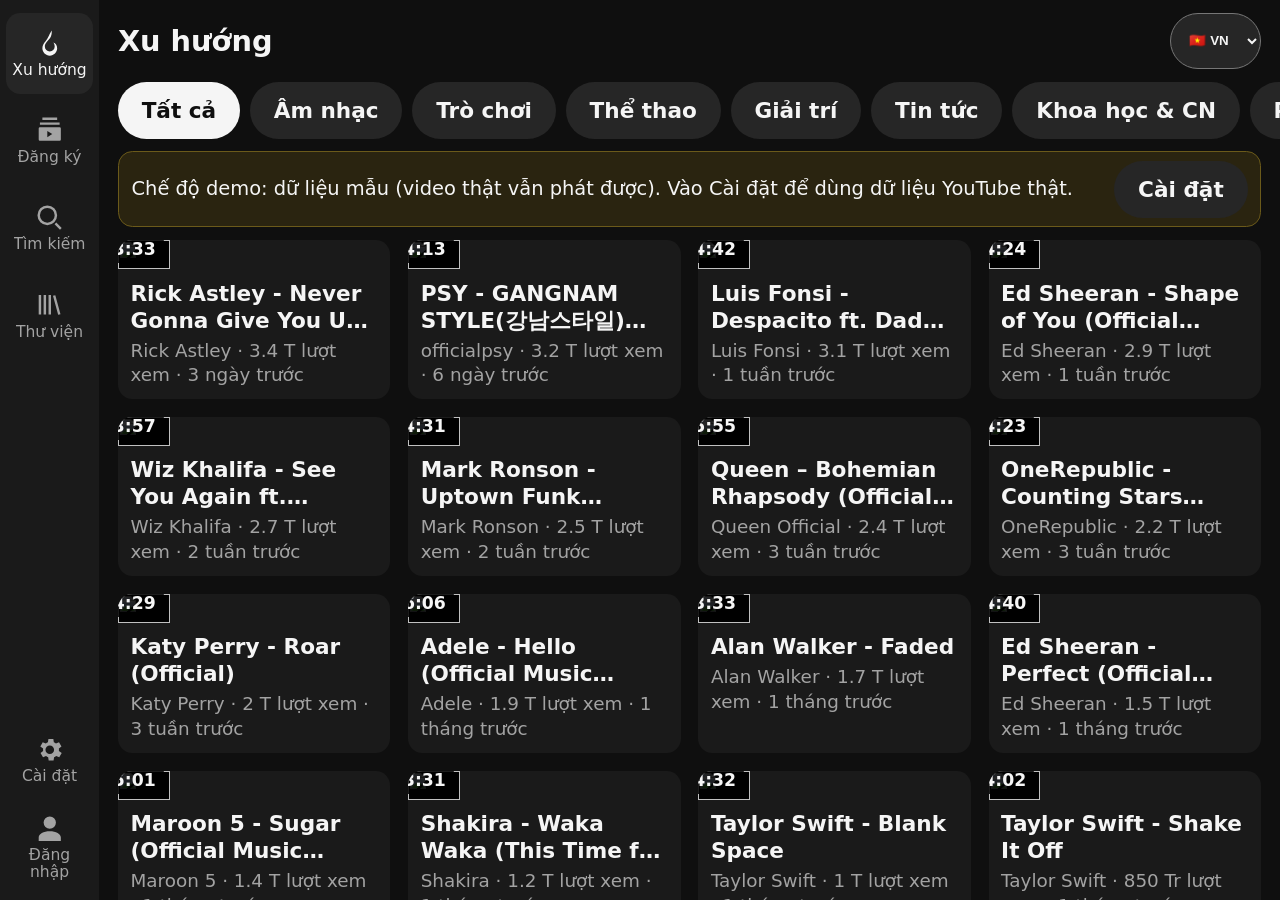
==== index.html @ 44b63a03 "Cover the embed's own UI while paused, ended or not started Adds an app-drawn cover over the YouTube" ====
<!DOCTYPE html>
<html lang="vi">
<head>
  <meta charset="UTF-8">
  <meta name="viewport" content="width=device-width, initial-scale=1, viewport-fit=cover, user-scalable=no">
  <meta name="theme-color" content="#0f0f0f">
  <meta name="mobile-web-app-capable" content="yes">
  <meta name="apple-mobile-web-app-capable" content="yes">
  <meta name="apple-mobile-web-app-status-bar-style" content="black-translucent">
  <title>CarTube – YouTube cho màn hình ô tô</title>
  <link rel="icon" href="assets/icon.svg" type="image/svg+xml">
  <link rel="manifest" href="manifest.webmanifest">
  <link rel="stylesheet" href="css/style.css">
</head>
<body>
<div id="app" data-view="home">

  <!-- ===== Thanh điều hướng (rail) ===== -->
  <nav id="rail" aria-label="Điều hướng chính">
    <button class="rail-btn" data-nav="home" aria-label="Thịnh hành">
      <svg viewBox="0 0 24 24"><path d="M13.5 2s.7 3.4-1.4 6.3C10.3 10.8 8 12.3 8 15a4 4 0 0 0 8 0c0-1.3-.5-2.3-1.1-3.2 1.8.5 3.1 2.3 3.1 4.7 0 3.3-2.7 6-6 6s-6-2.7-6-6c0-2.4 1.1-4.3 2.6-5.8C10.3 8.9 11 6.3 13.5 2z"/></svg>
      <span>Xu hướng</span>
    </button>
    <button class="rail-btn" data-nav="subs" aria-label="Kênh đăng ký">
      <svg viewBox="0 0 24 24"><path d="M4 6h16v2H4zm2-4h12v2H6zm-2 8h16a1 1 0 0 1 1 1v9a1 1 0 0 1-1 1H4a1 1 0 0 1-1-1v-9a1 1 0 0 1 1-1zm6 3v5l4-2.5z"/></svg>
      <span>Đăng ký</span>
    </button>
    <button class="rail-btn" data-nav="search" aria-label="Tìm kiếm">
      <svg viewBox="0 0 24 24"><path d="M10 2a8 8 0 1 1 0 16 8 8 0 0 1 0-16zm0 2a6 6 0 1 0 0 12 6 6 0 0 0 0-12zm7.3 11.9 4.4 4.4-1.4 1.4-4.4-4.4z"/></svg>
      <span>Tìm kiếm</span>
    </button>
    <button class="rail-btn" data-nav="library" aria-label="Thư viện">
      <svg viewBox="0 0 24 24"><path d="M3 4h2v16H3zm4 0h2v16H7zm4 0h2v16h-2zm3.6.7 1.9-.5 4.2 15.5-1.9.5z"/></svg>
      <span>Thư viện</span>
    </button>
    <div class="rail-spacer"></div>
    <button class="rail-btn" data-nav="settings" aria-label="Cài đặt">
      <svg viewBox="0 0 24 24"><path d="M19.4 13a7.7 7.7 0 0 0 0-2l2.1-1.6-2-3.5-2.5 1a7.6 7.6 0 0 0-1.7-1l-.4-2.7h-4l-.4 2.7a7.6 7.6 0 0 0-1.7 1l-2.5-1-2 3.5L6.6 11a7.7 7.7 0 0 0 0 2l-2.1 1.6 2 3.5 2.5-1a7.6 7.6 0 0 0 1.7 1l.4 2.7h4l.4-2.7a7.6 7.6 0 0 0 1.7-1l2.5 1 2-3.5zM12 15.5a3.5 3.5 0 1 1 0-7 3.5 3.5 0 0 1 0 7z"/></svg>
      <span>Cài đặt</span>
    </button>
    <button class="rail-btn rail-account" id="btn-account" aria-label="Tài khoản">
      <img id="account-avatar" alt="" hidden>
      <svg id="account-icon" viewBox="0 0 24 24"><path d="M12 2a5 5 0 1 1 0 10 5 5 0 0 1 0-10zm0 12c5 0 9 2.2 9 5v3H3v-3c0-2.8 4-5 9-5z"/></svg>
      <span id="account-label">Đăng nhập</span>
    </button>
  </nav>

  <!-- ===== Nội dung chính ===== -->
  <main id="content">
    <header id="topbar">
      <h1 id="view-title">Thịnh hành</h1>
      <div id="topbar-tools"></div>
    </header>

    <div id="chips" class="chips" hidden></div>

    <section id="view" class="view" aria-live="polite"></section>
  </main>

  <!-- ===== Thanh "đang phát" thu nhỏ ===== -->
  <div id="minibar" hidden>
    <img id="mini-thumb" alt="">
    <div class="mini-meta">
      <div id="mini-title" class="ellipsis"></div>
      <div id="mini-channel" class="ellipsis muted"></div>
    </div>
    <button class="ctl" id="mini-play" aria-label="Phát / Tạm dừng">
      <svg class="ic-play" viewBox="0 0 24 24"><path d="M8 5v14l11-7z"/></svg>
      <svg class="ic-pause" viewBox="0 0 24 24"><path d="M6 5h4v14H6zm8 0h4v14h-4z"/></svg>
    </button>
    <button class="ctl" id="mini-next" aria-label="Video tiếp theo">
      <svg viewBox="0 0 24 24"><path d="M6 6l8.5 6L6 18zm10 0h2v12h-2z"/></svg>
    </button>
    <button class="ctl" id="mini-expand" aria-label="Mở trình phát">
      <svg viewBox="0 0 24 24"><path d="M7.4 15.4 12 10.8l4.6 4.6L18 14l-6-6-6 6z"/></svg>
    </button>
  </div>

  <!-- ===== Trình phát toàn màn hình ===== -->
  <section id="player" hidden aria-label="Trình phát video">
    <div id="player-main">
      <div id="player-stage">
        <div id="yt-player"></div>
        <!-- Màn che của app khi video tạm dừng / kết thúc: che giao diện tạm dừng của YouTube (tiêu đề, video khác, chia sẻ) -->
        <div id="pause-cover" hidden>
          <img id="cover-img" alt="">
          <div class="cover-center">
            <svg class="cover-play" viewBox="0 0 24 24"><path d="M8 5v14l11-7z"/></svg>
            <div class="cover-actions" id="cover-actions" hidden>
              <button class="btn" id="cover-replay" type="button">↻ Phát lại</button>
              <button class="btn primary" id="cover-next" type="button">Video tiếp theo ▶</button>
            </div>
          </div>
        </div>
        <div id="gesture-layer" aria-hidden="true"></div>
        <div id="player-error" hidden>
          <p>Video này không cho phép phát nhúng.</p>
          <a id="player-error-link" target="_blank" rel="noopener" class="btn">Mở trên YouTube</a>
          <button class="btn" id="player-error-next">Video tiếp theo</button>
        </div>
      </div>

      <div id="player-controls">
        <div class="player-meta">
          <button class="ctl ctl-back" id="btn-close-player" aria-label="Thu nhỏ trình phát">
            <svg viewBox="0 0 24 24"><path d="M7.4 8.6 12 13.2l4.6-4.6L18 10l-6 6-6-6z"/></svg>
          </button>
          <div class="player-text">
            <div id="player-title" class="ellipsis"></div>
            <div id="player-channel" class="ellipsis muted"></div>
          </div>
          <button class="ctl ctl-sm" id="btn-cc" aria-label="Phụ đề">
            <svg viewBox="0 0 24 24"><path d="M4 4h16a2 2 0 0 1 2 2v12a2 2 0 0 1-2 2H4a2 2 0 0 1-2-2V6a2 2 0 0 1 2-2zm0 2v12h16V6zm3 3h3.5v1.8H8.8v2.4h1.7V15H7zm6 0h3.5v1.8h-1.7v2.4h1.7V15H13z"/></svg>
          </button>
          <button class="ctl ctl-sm" id="btn-quality" aria-label="Chất lượng video">
            <svg viewBox="0 0 24 24"><path d="M3 5h18a1 1 0 0 1 1 1v12a1 1 0 0 1-1 1H3a1 1 0 0 1-1-1V6a1 1 0 0 1 1-1zm2 2v10h14V7zm2 2h1.6v2.2h2V9h1.6v6h-1.6v-2.2h-2V15H7zm7 0h2.6a2.4 2.4 0 0 1 2.4 2.4v1.2a2.4 2.4 0 0 1-2.4 2.4H14zm1.6 1.6v2.8h1a.8.8 0 0 0 .8-.8v-1.2a.8.8 0 0 0-.8-.8z"/></svg>
          </button>
          <button class="ctl ctl-sm" id="btn-mute" aria-label="Tắt / Bật tiếng">
            <svg class="ic-vol" viewBox="0 0 24 24"><path d="M3 9v6h4l5 5V4L7 9zm13.5 3A4.5 4.5 0 0 0 14 8v8a4.5 4.5 0 0 0 2.5-4zM14 3.2v2.1a7 7 0 0 1 0 13.4v2.1a9 9 0 0 0 0-17.6z"/></svg>
            <svg class="ic-muted" viewBox="0 0 24 24"><path d="M16.5 12A4.5 4.5 0 0 0 14 8v2.2l2.5 2.5V12zM19 12a7 7 0 0 1-1.1 3.8l1.5 1.5A9 9 0 0 0 21 12a9 9 0 0 0-7-8.8v2.1A7 7 0 0 1 19 12zM4.3 3 3 4.3 7.7 9H3v6h4l5 5v-6.7l4.3 4.3a7 7 0 0 1-2.3 1.2v2.1a9 9 0 0 0 3.7-1.8l2 2 1.3-1.3zM12 4l-2.1 2.1L12 8.2z"/></svg>
          </button>
          <button class="ctl ctl-sm" id="btn-fullscreen" aria-label="Toàn màn hình video">
            <svg class="ic-expand" viewBox="0 0 24 24"><path d="M5 5h5v2H7v3H5zm9 0h5v5h-2V7h-3zM5 14h2v3h3v2H5zm12 0h2v5h-5v-2h3z"/></svg>
            <svg class="ic-compress" viewBox="0 0 24 24"><path d="M10 5v5H5V8h3V5zm4 0h2v3h3v2h-5zM5 14h5v5H8v-3H5zm9 0h5v2h-3v3h-2z"/></svg>
          </button>
          <button class="ctl ctl-sm" id="btn-queue-toggle" aria-label="Danh sách phát">
            <svg viewBox="0 0 24 24"><path d="M3 6h12v2H3zm0 4h12v2H3zm0 4h8v2H3zm14-2v6l5-3z"/></svg>
          </button>
        </div>

        <div class="progress-row">
          <span id="time-cur" class="time">0:00</span>
          <input type="range" id="seek" min="0" max="1000" value="0" step="1" aria-label="Tua video">
          <span id="time-dur" class="time">0:00</span>
        </div>

        <div class="ctl-row">
          <button class="ctl" id="btn-prev" aria-label="Video trước">
            <svg viewBox="0 0 24 24"><path d="M18 6l-8.5 6L18 18zM6 6h2v12H6z"/></svg>
          </button>
          <button class="ctl" id="btn-rew" aria-label="Lùi 10 giây">
            <svg viewBox="0 0 24 24"><path d="M12 5V2L7 6l5 4V7a5 5 0 1 1-5 5H5a7 7 0 1 0 7-7z"/><text x="12" y="15.5" text-anchor="middle" font-size="7" font-weight="700" fill="currentColor">10</text></svg>
          </button>
          <button class="ctl ctl-big" id="btn-play" aria-label="Phát / Tạm dừng">
            <svg class="ic-play" viewBox="0 0 24 24"><path d="M8 5v14l11-7z"/></svg>
            <svg class="ic-pause" viewBox="0 0 24 24"><path d="M6 5h4v14H6zm8 0h4v14h-4z"/></svg>
          </button>
          <button class="ctl" id="btn-fwd" aria-label="Tiến 10 giây">
            <svg viewBox="0 0 24 24"><path d="M12 5V2l5 4-5 4V7a5 5 0 1 0 5 5h2a7 7 0 1 1-7-7z"/><text x="12" y="15.5" text-anchor="middle" font-size="7" font-weight="700" fill="currentColor">10</text></svg>
          </button>
          <button class="ctl" id="btn-next" aria-label="Video tiếp theo">
            <svg viewBox="0 0 24 24"><path d="M6 6l8.5 6L6 18zm10 0h2v12h-2z"/></svg>
          </button>
        </div>
      </div>
    </div>

    <aside id="queue" aria-label="Danh sách phát tiếp theo">
      <div class="queue-head">Tiếp theo</div>
      <div id="queue-list"></div>
    </aside>
  </section>

  <!-- ===== Bảng chọn (phụ đề, chất lượng) ===== -->
  <div id="sheet" hidden>
    <div class="sheet-backdrop"></div>
    <div class="sheet-panel" role="dialog" aria-modal="true">
      <div class="sheet-title" id="sheet-title"></div>
      <div class="sheet-list" id="sheet-list"></div>
      <button class="btn" id="sheet-close" type="button">Đóng</button>
    </div>
  </div>

  <!-- ===== Thông báo ===== -->
  <div id="toast" role="status" hidden></div>
</div>

<template id="tpl-card">
  <button class="card" type="button">
    <div class="thumb">
      <img loading="lazy" alt="">
      <span class="dur"></span>
    </div>
    <div class="card-body">
      <div class="card-title"></div>
      <div class="card-sub muted"></div>
    </div>
  </button>
</template>

<script src="js/config.js"></script>
<script src="js/util.js"></script>
<script src="js/auth.js"></script>
<script src="js/api.js"></script>
<script src="js/demo.js"></script>
<script src="js/player.js"></script>
<script src="js/app.js"></script>
<script src="https://accounts.google.com/gsi/client" async defer onload="Auth.onGisLoaded()"></script>
<script src="https://www.youtube.com/iframe_api" async defer></script>
</body>
</html>
---- css/style.css ----
/* =====================================================================
   CarTube – giao diện tối, thao tác chạm lớn, đáp ứng nhiều tỉ lệ màn hình
   ===================================================================== */
:root {
  --bg: #0f0f0f;
  --bg-2: #1a1a1a;
  --bg-3: #262626;
  --fg: #f5f5f5;
  --muted: #a3a3a3;
  --accent: #ff2d2d;
  --accent-2: #ff6b6b;
  --focus: #4ea1ff;

  /* Kích thước cơ bản tính theo cạnh ngắn màn hình, kẹp để không quá nhỏ/lớn */
  --fs-base: clamp(16px, 2.4vmin, 24px);
  --fs-title: clamp(20px, 3.2vmin, 32px);
  --touch: clamp(60px, 9vmin, 92px);           /* mục tiêu chạm tối thiểu */
  --touch-big: clamp(76px, 12vmin, 120px);
  --rail-w: clamp(84px, 11vmin, 120px);
  --gap: clamp(8px, 1.4vmin, 18px);
  --radius: clamp(10px, 1.6vmin, 18px);
  --card-min: clamp(200px, 26vmin, 320px);      /* độ rộng tối thiểu của thẻ video */
  --safe-l: env(safe-area-inset-left, 0px);
  --safe-r: env(safe-area-inset-right, 0px);
  --safe-t: env(safe-area-inset-top, 0px);
  --safe-b: env(safe-area-inset-bottom, 0px);
}

/* Người dùng có thể phóng to giao diện trong Cài đặt */
html[data-scale="large"]  { --fs-base: clamp(18px, 2.9vmin, 28px); --touch: clamp(68px, 10.5vmin, 104px); --card-min: clamp(240px, 30vmin, 360px); }
html[data-scale="xlarge"] { --fs-base: clamp(20px, 3.4vmin, 32px); --touch: clamp(76px, 12vmin, 116px); --card-min: clamp(280px, 34vmin, 420px); }

* { box-sizing: border-box; -webkit-tap-highlight-color: transparent; }
html, body { height: 100%; margin: 0; overscroll-behavior: none; }
body {
  background: var(--bg); color: var(--fg);
  font: var(--fs-base)/1.35 system-ui, -apple-system, "Segoe UI", Roboto, "Helvetica Neue", Arial, sans-serif;
  -webkit-font-smoothing: antialiased; user-select: none;
}
button { font: inherit; color: inherit; background: none; border: 0; cursor: pointer; }
button:focus-visible, input:focus-visible, a:focus-visible { outline: 3px solid var(--focus); outline-offset: 2px; }
svg { width: 1em; height: 1em; fill: currentColor; }
img { display: block; }
[hidden] { display: none !important; }
.muted { color: var(--muted); }
.ellipsis { overflow: hidden; white-space: nowrap; text-overflow: ellipsis; }

/* ---------- Bố cục gốc ---------- */
#app {
  height: 100%; display: grid;
  grid-template-columns: var(--rail-w) minmax(0, 1fr);
  grid-template-rows: minmax(0, 1fr) auto;
  grid-template-areas: "rail content" "rail mini";
  padding-left: var(--safe-l); padding-right: var(--safe-r);
}

/* ---------- Thanh điều hướng ---------- */
#rail {
  grid-area: rail; display: flex; flex-direction: column; align-items: stretch;
  background: var(--bg-2); padding: calc(var(--gap) + var(--safe-t)) 0 calc(var(--gap) + var(--safe-b));
  gap: calc(var(--gap) / 2); overflow: hidden;
}
.rail-btn {
  display: flex; flex-direction: column; align-items: center; justify-content: center;
  min-height: var(--touch); padding: 6px 4px; gap: 4px; border-radius: var(--radius);
  color: var(--muted); font-size: 0.72em; line-height: 1.1; margin: 0 6px;
}
.rail-btn svg { font-size: 1.9em; }
.rail-btn span { max-width: 100%; overflow: hidden; text-align: center; display: -webkit-box; -webkit-line-clamp: 2; -webkit-box-orient: vertical; line-height: 1.05; }
.rail-btn:active { background: var(--bg-3); }
#app[data-view="home"]     .rail-btn[data-nav="home"],
#app[data-view="subs"]     .rail-btn[data-nav="subs"],
#app[data-view="search"]   .rail-btn[data-nav="search"],
#app[data-view="library"]  .rail-btn[data-nav="library"],
#app[data-view="settings"] .rail-btn[data-nav="settings"] { color: var(--fg); background: var(--bg-3); }
.rail-spacer { flex: 1; }
.rail-account img { width: 1.9em; height: 1.9em; border-radius: 50%; object-fit: cover; }

/* ---------- Nội dung ---------- */
#content {
  grid-area: content; display: flex; flex-direction: column; min-height: 0; min-width: 0;
  padding-top: var(--safe-t);
}
#topbar {
  display: flex; align-items: center; gap: var(--gap);
  padding: var(--gap) calc(var(--gap) * 1.5); min-height: var(--touch);
}
#view-title { font-size: var(--fs-title); margin: 0; flex: 1; font-weight: 700; }
#topbar-tools { display: flex; gap: var(--gap); align-items: center; }

.chips { display: flex; gap: calc(var(--gap) * .8); padding: 0 calc(var(--gap) * 1.5) var(--gap); overflow-x: auto; scrollbar-width: none; flex-shrink: 0; }
.chips::-webkit-scrollbar { display: none; }
.chip {
  flex: 0 0 auto; min-height: calc(var(--touch) * .7); padding: 0 1.1em; border-radius: 999px;
  background: var(--bg-3); color: var(--fg); font-weight: 600; white-space: nowrap;
}
.chip.active { background: var(--fg); color: var(--bg); }

.view { flex: 1; overflow-y: auto; padding: 0 calc(var(--gap) * 1.5) calc(var(--gap) * 2); scroll-behavior: smooth; }

/* Lưới video */
.grid {
  display: grid; gap: calc(var(--gap) * 1.4);
  grid-template-columns: repeat(auto-fill, minmax(var(--card-min), 1fr));
}
.card {
  display: flex; flex-direction: column; text-align: left; border-radius: var(--radius);
  background: var(--bg-2); overflow: hidden; padding: 0; min-height: var(--touch);
}
.card:active { transform: scale(.97); background: var(--bg-3); }
.thumb { position: relative; aspect-ratio: 16 / 9; background: #000; }
.thumb img { width: 100%; height: 100%; object-fit: cover; }
.dur {
  position: absolute; right: 6px; bottom: 6px; padding: 2px 8px; border-radius: 6px;
  background: rgba(0,0,0,.85); font-size: .8em; font-weight: 700;
}
.thumb.live .dur { background: var(--accent); }
.card-body { padding: calc(var(--gap) * .9) var(--gap); display: flex; flex-direction: column; gap: 4px; }
.card-title {
  font-weight: 600; display: -webkit-box; -webkit-line-clamp: 2; -webkit-box-orient: vertical; overflow: hidden;
  line-height: 1.25;
}
.card-sub { font-size: .85em; }

/* Danh sách ngang (kênh / playlist) */
.row-list { display: flex; gap: var(--gap); overflow-x: auto; padding-bottom: var(--gap); scrollbar-width: none; }
.row-list::-webkit-scrollbar { display: none; }
.avatar-btn {
  flex: 0 0 auto; width: calc(var(--touch) * 1.5); display: flex; flex-direction: column; align-items: center; gap: 6px;
  font-size: .8em; text-align: center;
}
.avatar-btn img { width: var(--touch); height: var(--touch); border-radius: 50%; object-fit: cover; background: var(--bg-3); }
.avatar-btn span { width: 100%; overflow: hidden; text-overflow: ellipsis; white-space: nowrap; }
.avatar-btn.active img { outline: 4px solid var(--fg); }

.section-title { font-size: 1.1em; font-weight: 700; margin: var(--gap) 0 calc(var(--gap) * .8); }

/* Trạng thái */
.state { display: flex; flex-direction: column; align-items: center; justify-content: center; gap: var(--gap); min-height: 50%; text-align: center; padding: var(--gap); color: var(--muted); }
.state .btn { margin-top: var(--gap); }
.spinner { width: 2.4em; height: 2.4em; border: 5px solid var(--bg-3); border-top-color: var(--accent); border-radius: 50%; animation: spin .9s linear infinite; }
@keyframes spin { to { transform: rotate(360deg); } }

/* Banner demo */
.demo-banner { display: flex; align-items: center; gap: var(--gap); background: #2a2410; border: 1px solid #6b5a1a; border-radius: var(--radius); padding: calc(var(--gap) * .7) var(--gap); margin-bottom: var(--gap); }
.demo-banner span { flex: 1; font-size: .9em; }

/* Nút chung */
.btn {
  display: inline-flex; align-items: center; justify-content: center; gap: .5em;
  min-height: var(--touch); padding: 0 1.4em; border-radius: var(--radius);
  background: var(--bg-3); color: var(--fg); font-weight: 700; text-decoration: none;
}
.btn.primary { background: var(--accent); }
.btn.danger { background: #7a1f1f; }
.btn:active { filter: brightness(1.25); }
.btn-row { display: flex; flex-wrap: wrap; gap: var(--gap); }

/* Nút điều khiển tròn */
.ctl {
  width: var(--touch); height: var(--touch); border-radius: 50%; display: inline-flex; align-items: center; justify-content: center;
  background: var(--bg-3); color: var(--fg); flex: 0 0 auto; font-size: calc(var(--touch) * .48);
}
.ctl:active { background: #3a3a3a; transform: scale(.94); }
.ctl-big { width: var(--touch-big); height: var(--touch-big); background: var(--fg); color: var(--bg); font-size: calc(var(--touch-big) * .55); }
.ctl-big:active { background: #ddd; }
.ctl-back { background: transparent; }
.ctl-sm { width: calc(var(--touch) * .85); height: calc(var(--touch) * .85); font-size: calc(var(--touch) * .42); }
.ctl.on { background: var(--fg); color: var(--bg); }
.player-meta { flex-wrap: nowrap; }
.player-meta .ctl-sm { margin-left: calc(var(--gap) * -.3); }

/* Bảng chọn dạng trượt từ dưới */
#sheet { position: fixed; inset: 0; z-index: 80; display: flex; align-items: flex-end; justify-content: center; }
.sheet-backdrop { position: absolute; inset: 0; background: rgba(0,0,0,.6); }
.sheet-panel { position: relative; width: min(100%, 640px); max-height: 80vh; background: var(--bg-2); border-radius: var(--radius) var(--radius) 0 0; padding: var(--gap) var(--gap) calc(var(--gap) + var(--safe-b)); display: flex; flex-direction: column; gap: var(--gap); }
.sheet-title { font-weight: 700; font-size: 1.1em; }
.sheet-list { display: grid; gap: calc(var(--gap) * .6); overflow-y: auto; grid-template-columns: repeat(auto-fill, minmax(150px, 1fr)); }
.sheet-list .btn { justify-content: flex-start; text-align: left; }
.sheet-list .btn.active { background: var(--fg); color: var(--bg); }
@media (orientation: landscape) and (min-width: 900px) { #sheet { align-items: center; } .sheet-panel { border-radius: var(--radius); } }

/* Biểu tượng chuyển đổi play/pause, mute */
.ic-pause, .ic-muted { display: none; }
.is-playing .ic-play { display: none; }
.is-playing .ic-pause { display: block; }
.is-muted .ic-vol { display: none; }
.is-muted .ic-muted { display: block; }

/* ---------- Tìm kiếm ---------- */
.search-bar { display: flex; gap: var(--gap); align-items: center; margin-bottom: var(--gap); }
.search-bar input {
  flex: 1; min-height: var(--touch); padding: 0 1em; border-radius: var(--radius); border: 2px solid var(--bg-3);
  background: var(--bg-2); color: var(--fg); font: inherit; font-size: 1.1em;
}
.search-bar input:focus { border-color: var(--focus); }
.ctl.listening { background: var(--accent); animation: pulse 1s ease-in-out infinite; }
@keyframes pulse { 50% { transform: scale(1.08); } }
.suggest { display: flex; flex-wrap: wrap; gap: calc(var(--gap) * .8); }

/* ---------- Cài đặt ---------- */
.settings { display: grid; gap: calc(var(--gap) * 1.5); max-width: 900px; }
.field { display: grid; gap: 6px; }
.field label { font-weight: 700; }
.field small { color: var(--muted); }
.field input, .field select {
  min-height: var(--touch); padding: 0 1em; border-radius: var(--radius); border: 2px solid var(--bg-3);
  background: var(--bg-2); color: var(--fg); font: inherit; width: 100%;
}
.seg { display: flex; gap: 6px; flex-wrap: wrap; }
.seg button { min-height: var(--touch); padding: 0 1.2em; border-radius: var(--radius); background: var(--bg-3); font-weight: 700; flex: 1; }
.seg button.active { background: var(--fg); color: var(--bg); }
.help { background: var(--bg-2); border-radius: var(--radius); padding: var(--gap) calc(var(--gap)*1.5); line-height: 1.5; }
.help ol { padding-left: 1.4em; margin: .4em 0; }
.help code { background: var(--bg-3); padding: 2px 6px; border-radius: 6px; font-size: .9em; user-select: all; }

/* ---------- Mini bar ---------- */
#minibar {
  grid-area: mini; display: flex; align-items: center; gap: var(--gap);
  background: var(--bg-2); border-top: 1px solid #2e2e2e; padding: calc(var(--gap) * .6) var(--gap) calc(var(--gap) * .6 + var(--safe-b));
}
#mini-thumb { width: calc(var(--touch) * 1.5); aspect-ratio: 16/9; object-fit: cover; border-radius: 8px; background: #000; }
.mini-meta { flex: 1; min-width: 0; }
#mini-title { font-weight: 600; }

/* ---------- Trình phát ---------- */
#player {
  position: fixed; inset: 0; background: #000; z-index: 50; display: grid;
  grid-template-columns: minmax(0, 1fr); grid-template-rows: minmax(0, 1fr); grid-template-areas: "main";
  padding: var(--safe-t) var(--safe-r) var(--safe-b) var(--safe-l);
}
#player-main { grid-area: main; display: flex; flex-direction: column; min-height: 0; min-width: 0; }
#player-stage { flex: 1; min-height: 0; position: relative; background: #000; }
#player-stage iframe, #yt-player { position: absolute; inset: 0; width: 100%; height: 100%; }
/* Màn che khi tạm dừng / kết thúc / chưa phát */
#pause-cover { position: absolute; inset: 0; z-index: 1; background: #000; pointer-events: none; overflow: hidden; }
#cover-img { width: 100%; height: 100%; object-fit: cover; filter: blur(14px) brightness(.45); transform: scale(1.08); }
.cover-center { position: absolute; inset: 0; display: flex; flex-direction: column; align-items: center; justify-content: center; gap: var(--gap); }
.cover-play { font-size: clamp(64px, 16vmin, 150px); color: var(--fg); filter: drop-shadow(0 4px 16px rgba(0,0,0,.7)); }
.cover-actions { display: flex; gap: var(--gap); flex-wrap: wrap; justify-content: center; pointer-events: auto; }
#player.ended #gesture-layer { pointer-events: none; }
#player.ended #pause-cover { pointer-events: auto; }

/* Lớp trong suốt phủ lên video để bắt cử chỉ (iframe không chuyển sự kiện chạm lên trang cha) */
#gesture-layer { position: absolute; inset: 0; z-index: 2; touch-action: none; }
#player.fallback #gesture-layer { height: 28%; }   /* iframe thường có nút riêng của YouTube: chỉ phủ dải trên */
#player-controls { touch-action: none; }

/* Toàn màn hình CHỈ vùng video: ẩn điều khiển và hàng đợi, video phủ kín */
#player.video-full { grid-template-columns: minmax(0, 1fr) !important; grid-template-areas: "main" !important; }
#player.video-full #queue, #player.video-full #player-controls { display: none !important; }
#player.video-full #player-main { flex: 1; }
#player.video-full #player-stage { position: fixed; inset: 0; z-index: 60; aspect-ratio: auto; flex: 1; }
#player-stage:fullscreen, #player-stage:-webkit-full-screen { width: 100%; height: 100%; }
.ic-compress { display: none; }
.is-full .ic-expand { display: none; }
.is-full .ic-compress { display: block; }
#player-error {
  position: absolute; inset: 0; display: flex; flex-direction: column; align-items: center; justify-content: center; gap: var(--gap);
  background: rgba(0,0,0,.9); text-align: center; padding: var(--gap);
}
#player-controls { background: var(--bg-2); padding: calc(var(--gap) * .8) calc(var(--gap) * 1.5); display: flex; flex-direction: column; gap: calc(var(--gap) * .6); }
.player-meta { display: flex; align-items: center; gap: var(--gap); }
.player-text { flex: 1; min-width: 0; }
#player-title { font-weight: 700; font-size: 1.05em; }
.progress-row { display: flex; align-items: center; gap: var(--gap); }
.time { font-variant-numeric: tabular-nums; min-width: 3.2em; text-align: center; color: var(--muted); font-size: .9em; }
input[type=range] { flex: 1; -webkit-appearance: none; appearance: none; height: calc(var(--touch) * .55); background: transparent; margin: 0; }
input[type=range]::-webkit-slider-runnable-track { height: 10px; border-radius: 5px; background: linear-gradient(to right, var(--accent) 0 var(--pct, 0%), #444 var(--pct, 0%) 100%); }
input[type=range]::-webkit-slider-thumb { -webkit-appearance: none; width: 30px; height: 30px; margin-top: -10px; border-radius: 50%; background: var(--fg); border: 4px solid var(--accent); }
input[type=range]::-moz-range-track { height: 10px; border-radius: 5px; background: #444; }
input[type=range]::-moz-range-progress { height: 10px; border-radius: 5px; background: var(--accent); }
input[type=range]::-moz-range-thumb { width: 30px; height: 30px; border-radius: 50%; background: var(--fg); border: 4px solid var(--accent); }
.ctl-row { display: flex; align-items: center; justify-content: center; gap: clamp(8px, 2vmin, 28px); flex-wrap: nowrap; }

/* Chế độ dự phòng (iframe thường có sẵn điều khiển của YouTube): ẩn các nút không dùng được */
#player.fallback .progress-row, #player.fallback #btn-play, #player.fallback #btn-rew, #player.fallback #btn-fwd, #player.fallback #btn-mute, #player.fallback #btn-cc, #player.fallback #btn-quality { display: none; }
#player.fallback #player-stage iframe { position: absolute; inset: 0; }

/* Danh sách phát tiếp theo */
#queue { grid-area: queue; background: var(--bg-2); border-left: 1px solid #2e2e2e; display: none; flex-direction: column; min-height: 0; }
#player.show-queue #queue { display: flex; }
.queue-head { padding: var(--gap) calc(var(--gap) * 1.5); font-weight: 700; border-bottom: 1px solid #2e2e2e; }
#queue-list { overflow-y: auto; flex: 1; padding: var(--gap); display: flex; flex-direction: column; gap: calc(var(--gap) * .7); }
.q-item { display: flex; gap: var(--gap); align-items: center; text-align: left; padding: 6px; border-radius: var(--radius); min-height: var(--touch); }
.q-item img { width: calc(var(--touch) * 1.7); aspect-ratio: 16/9; object-fit: cover; border-radius: 8px; flex: 0 0 auto; background: #000; }
.q-item .q-text { min-width: 0; flex: 1; }
.q-item .q-title { font-weight: 600; display: -webkit-box; -webkit-line-clamp: 2; -webkit-box-orient: vertical; overflow: hidden; font-size: .95em; }
.q-item.active { background: var(--bg-3); }
.q-item:active { background: #333; }

/* Toast */
#toast {
  position: fixed; left: 50%; bottom: calc(var(--touch) + var(--gap) * 2 + var(--safe-b)); transform: translateX(-50%);
  background: var(--fg); color: var(--bg); padding: .7em 1.4em; border-radius: 999px; font-weight: 700; z-index: 100;
  max-width: 90vw; text-align: center;
}

/* =====================================================================
   ĐÁP ỨNG THEO TỈ LỆ MÀN HÌNH
   ===================================================================== */

/* 21:9 và rộng hơn (≈ 2.33): hiển thị danh sách phát cạnh video, nhiều cột hơn */
@media (min-aspect-ratio: 2/1) {
  #player { grid-template-columns: minmax(0, 1fr) minmax(320px, 30%); grid-template-areas: "main queue"; }
  #queue { display: flex; }
  #player.hide-queue #queue { display: none; }
  #player.hide-queue { grid-template-columns: minmax(0, 1fr); grid-template-areas: "main"; }
  .ctl-row { gap: clamp(16px, 3vmin, 48px); }
}

/* 4:3 và hẹp hơn (nhưng vẫn ngang): thẻ nhỏ hơn để vừa 2-3 cột, điều khiển gọn */
@media (max-aspect-ratio: 4/3) and (orientation: landscape) {
  :root { --card-min: clamp(180px, 30vmin, 280px); }
  #player-controls { padding: calc(var(--gap) * .5) var(--gap); }
  .progress-row .time { display: none; }
}

/* Màn hình thấp (ví dụ 800×480 hoặc 1024×600): hạ chiều cao nút để video còn đủ chỗ */
@media (max-height: 520px) {
  :root { --touch: clamp(52px, 10vmin, 64px); --touch-big: clamp(64px, 13vmin, 84px); }
  #player-controls { gap: 4px; padding-top: 4px; padding-bottom: 4px; }
  .player-meta { min-height: 0; }
  .player-meta .ctl { width: calc(var(--touch) * .8); height: calc(var(--touch) * .8); font-size: calc(var(--touch) * .4); }
  .player-meta .ctl-sm { width: calc(var(--touch) * .72); height: calc(var(--touch) * .72); font-size: calc(var(--touch) * .36); }
}

/* Màn hình dọc (điện thoại): rail chuyển xuống đáy */
@media (orientation: portrait) {
  #app {
    grid-template-columns: minmax(0, 1fr); grid-template-rows: minmax(0, 1fr) auto auto;
    grid-template-areas: "content" "mini" "rail";
  }
  #rail { flex-direction: row; justify-content: space-around; padding: 4px 0 calc(4px + var(--safe-b)); }
  .rail-btn { flex: 1; margin: 0 2px; }
  .rail-spacer { display: none; }
  .rail-btn[data-nav="settings"] { display: none; }        /* vào Cài đặt qua nút tài khoản */
  :root { --card-min: clamp(150px, 42vw, 240px); }
  #player { grid-template-rows: auto minmax(0, 1fr); grid-template-areas: "main" "queue"; }
  #player-main { flex: 0 0 auto; }
  #player-stage { flex: 0 0 auto; aspect-ratio: 16/9; }
  #queue { display: flex; border-left: 0; border-top: 1px solid #2e2e2e; }
  #player.hide-queue #queue { display: none; }
  #player.hide-queue { grid-template-rows: minmax(0, 1fr); grid-template-areas: "main"; }
  #player.hide-queue #player-main { flex: 1; }
  #player.hide-queue #player-stage { flex: 1; aspect-ratio: auto; }
  .ctl-row { gap: 6px; }
  .ctl-row .ctl { width: clamp(46px, 13vw, var(--touch)); height: clamp(46px, 13vw, var(--touch)); font-size: clamp(22px, 6.2vw, calc(var(--touch) * .48)); }
  .ctl-row .ctl-big { width: clamp(60px, 18vw, var(--touch-big)); height: clamp(60px, 18vw, var(--touch-big)); font-size: clamp(30px, 9.5vw, calc(var(--touch-big) * .55)); }
  #btn-fullscreen { display: none; }
  .player-meta .ctl-sm { width: 44px; height: 44px; font-size: 22px; margin-left: 0; }
  .player-meta { gap: 6px; }
  #minibar { border-top: 0; }
}

/* Bố cục 2 cột lớn cho màn cực rộng (21:9 với chiều rộng ≥ 1400px) */
@media (min-width: 1400px) and (min-aspect-ratio: 2/1) {
  :root { --card-min: clamp(240px, 22vmin, 340px); }
}

/* Giảm chuyển động */
@media (prefers-reduced-motion: reduce) { * { animation: none !important; transition: none !important; } }
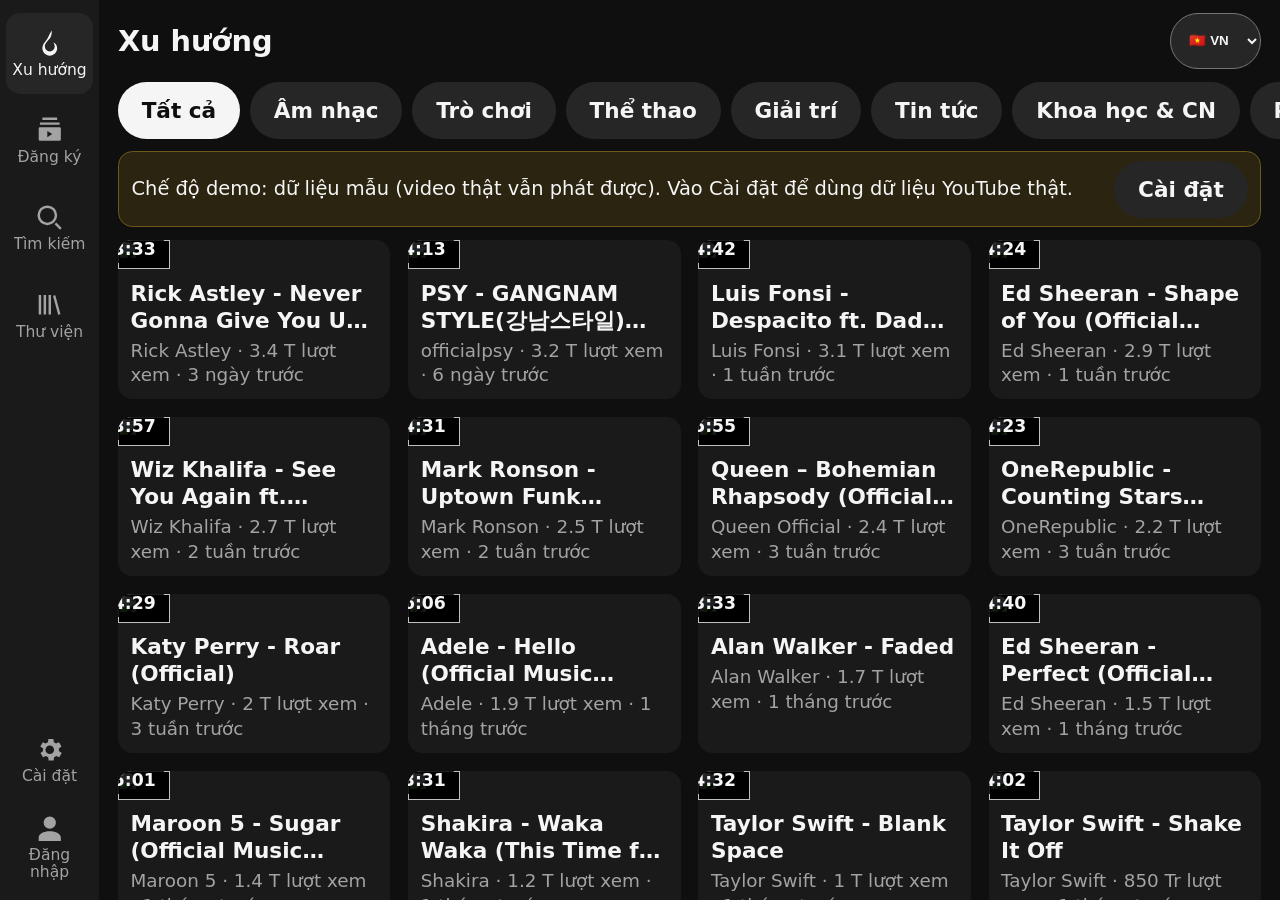
==== commit 7a2722ce: "Animate player open/close and make the whole minibar tappable The full-screen player now slides up f" ====
--- a/index.html
+++ b/index.html
@@ -77,7 +77,7 @@
   </div>
 
   <!-- ===== Trình phát toàn màn hình ===== -->
-  <section id="player" hidden aria-label="Trình phát video">
+  <section id="player" aria-label="Trình phát video">
     <div id="player-main">
       <div id="player-stage">
         <div id="yt-player"></div>
--- a/css/style.css
+++ b/css/style.css
@@ -216,7 +216,7 @@
 
 /* ---------- Mini bar ---------- */
 #minibar {
-  grid-area: mini; display: flex; align-items: center; gap: var(--gap);
+  grid-area: mini; display: flex; align-items: center; gap: var(--gap); cursor: pointer;
   background: var(--bg-2); border-top: 1px solid #2e2e2e; padding: calc(var(--gap) * .6) var(--gap) calc(var(--gap) * .6 + var(--safe-b));
 }
 #mini-thumb { width: calc(var(--touch) * 1.5); aspect-ratio: 16/9; object-fit: cover; border-radius: 8px; background: #000; }
@@ -226,12 +226,18 @@
 /* ---------- Trình phát ---------- */
 #player {
   position: fixed; inset: 0; background: #000; z-index: 50; display: grid;
-  grid-template-columns: minmax(0, 1fr); grid-template-rows: minmax(0, 1fr); grid-template-areas: "main";
+  grid-template-columns: minmax(0, 1fr) auto; grid-template-rows: minmax(0, 1fr); grid-template-areas: "main queue";
   padding: var(--safe-t) var(--safe-r) var(--safe-b) var(--safe-l);
-}
+  --qw-open: clamp(300px, 30vw, 480px);      /* độ rộng hàng đợi khi mở (màn ngang) */
+  /* Đóng: trượt xuống dưới màn hình và ẩn; mở: trượt lên (.open) */
+  transform: translateY(100%); opacity: 0; visibility: hidden; pointer-events: none;
+  transition: transform .34s cubic-bezier(.2, .8, .2, 1), opacity .22s ease, visibility 0s linear .34s;
+}
+#player.open { transform: none; opacity: 1; visibility: visible; pointer-events: auto; transition: transform .34s cubic-bezier(.2, .8, .2, 1), opacity .18s ease, visibility 0s; }
+@media (prefers-reduced-motion: reduce) { #player { transition: none !important; } }
 #player-main { grid-area: main; display: flex; flex-direction: column; min-height: 0; min-width: 0; }
 #player-stage { flex: 1; min-height: 0; position: relative; background: #000; }
-#player-stage iframe, #yt-player { position: absolute; inset: 0; width: 100%; height: 100%; }
+#player-stage iframe, #yt-player { position: absolute; inset: 0; width: 100%; height: 100%; border: 0; }
 /* Màn che khi tạm dừng / kết thúc / chưa phát */
 #pause-cover { position: absolute; inset: 0; z-index: 1; background: #000; pointer-events: none; overflow: hidden; }
 #cover-img { width: 100%; height: 100%; object-fit: cover; filter: blur(14px) brightness(.45); transform: scale(1.08); }
@@ -278,14 +284,23 @@
 #player.fallback #player-stage iframe { position: absolute; inset: 0; }
 
 /* Danh sách phát tiếp theo */
-#queue { grid-area: queue; background: var(--bg-2); border-left: 1px solid #2e2e2e; display: none; flex-direction: column; min-height: 0; }
-#player.show-queue #queue { display: flex; }
-.queue-head { padding: var(--gap) calc(var(--gap) * 1.5); font-weight: 700; border-bottom: 1px solid #2e2e2e; }
-#queue-list { overflow-y: auto; flex: 1; padding: var(--gap); display: flex; flex-direction: column; gap: calc(var(--gap) * .7); }
+/* Hàng đợi trượt ngang: mặc định đóng (rộng 0), mở bằng .show-queue; ở 21:9 và màn dọc mặc định mở, đóng bằng .hide-queue */
+#queue {
+  grid-area: queue; background: var(--bg-2); display: flex; flex-direction: column; min-height: 0; overflow: hidden;
+  --qw: 0px; width: var(--qw); opacity: 0; border-left: 0 solid #2e2e2e;
+  transition: width .32s cubic-bezier(.2, .8, .2, 1), opacity .24s ease, border-left-width .32s;
+}
+#queue.open, #player.show-queue #queue { --qw: var(--qw-open); opacity: 1; border-left-width: 1px; }
+/* Nội dung giữ đúng độ rộng mở để chữ không xô lệch trong lúc trượt */
+.queue-head, #queue-list { width: var(--qw-open); flex-shrink: 0; }
+.queue-head { padding: var(--gap) calc(var(--gap) * 1.5); font-weight: 700; border-bottom: 1px solid #2e2e2e; font-size: .95em; }
+#queue-list { overflow-y: auto; flex: 1 1 0; min-height: 0; padding: var(--gap); display: flex; flex-direction: column; gap: calc(var(--gap) * .7); }
+@media (prefers-reduced-motion: reduce) { #queue, #player { transition: none !important; } }
 .q-item { display: flex; gap: var(--gap); align-items: center; text-align: left; padding: 6px; border-radius: var(--radius); min-height: var(--touch); }
 .q-item img { width: calc(var(--touch) * 1.7); aspect-ratio: 16/9; object-fit: cover; border-radius: 8px; flex: 0 0 auto; background: #000; }
 .q-item .q-text { min-width: 0; flex: 1; }
-.q-item .q-title { font-weight: 600; display: -webkit-box; -webkit-line-clamp: 2; -webkit-box-orient: vertical; overflow: hidden; font-size: .95em; }
+.q-item .q-title { font-weight: 600; display: -webkit-box; -webkit-line-clamp: 2; -webkit-box-orient: vertical; overflow: hidden; font-size: .84em; line-height: 1.25; }
+.q-item .q-sub { font-size: .78em; }
 .q-item.active { background: var(--bg-3); }
 .q-item:active { background: #333; }
 
@@ -302,10 +317,8 @@
 
 /* 21:9 và rộng hơn (≈ 2.33): hiển thị danh sách phát cạnh video, nhiều cột hơn */
 @media (min-aspect-ratio: 2/1) {
-  #player { grid-template-columns: minmax(0, 1fr) minmax(320px, 30%); grid-template-areas: "main queue"; }
-  #queue { display: flex; }
-  #player.hide-queue #queue { display: none; }
-  #player.hide-queue { grid-template-columns: minmax(0, 1fr); grid-template-areas: "main"; }
+  #queue { --qw: var(--qw-open); opacity: 1; border-left-width: 1px; }
+  #player.hide-queue #queue { --qw: 0px; opacity: 0; border-left-width: 0; }
   .ctl-row { gap: clamp(16px, 3vmin, 48px); }
 }
 
@@ -336,14 +349,13 @@
   .rail-spacer { display: none; }
   .rail-btn[data-nav="settings"] { display: none; }        /* vào Cài đặt qua nút tài khoản */
   :root { --card-min: clamp(150px, 42vw, 240px); }
-  #player { grid-template-rows: auto minmax(0, 1fr); grid-template-areas: "main" "queue"; }
+  #player { grid-template-columns: minmax(0, 1fr); grid-template-rows: auto minmax(0, 1fr); grid-template-areas: "main" "queue"; align-content: start; transition: grid-template-rows .32s cubic-bezier(.2, .8, .2, 1); }
+  #player.hide-queue { grid-template-rows: auto 0fr; }
   #player-main { flex: 0 0 auto; }
   #player-stage { flex: 0 0 auto; aspect-ratio: 16/9; }
-  #queue { display: flex; border-left: 0; border-top: 1px solid #2e2e2e; }
-  #player.hide-queue #queue { display: none; }
-  #player.hide-queue { grid-template-rows: minmax(0, 1fr); grid-template-areas: "main"; }
-  #player.hide-queue #player-main { flex: 1; }
-  #player.hide-queue #player-stage { flex: 1; aspect-ratio: auto; }
+  #queue { --qw: auto; width: auto; opacity: 1; border-left: 0; border-top: 1px solid #2e2e2e; transition: opacity .24s ease; }
+  .queue-head, #queue-list { width: auto; }
+  #player.hide-queue #queue { opacity: 0; }
   .ctl-row { gap: 6px; }
   .ctl-row .ctl { width: clamp(46px, 13vw, var(--touch)); height: clamp(46px, 13vw, var(--touch)); font-size: clamp(22px, 6.2vw, calc(var(--touch) * .48)); }
   .ctl-row .ctl-big { width: clamp(60px, 18vw, var(--touch-big)); height: clamp(60px, 18vw, var(--touch-big)); font-size: clamp(30px, 9.5vw, calc(var(--touch-big) * .55)); }
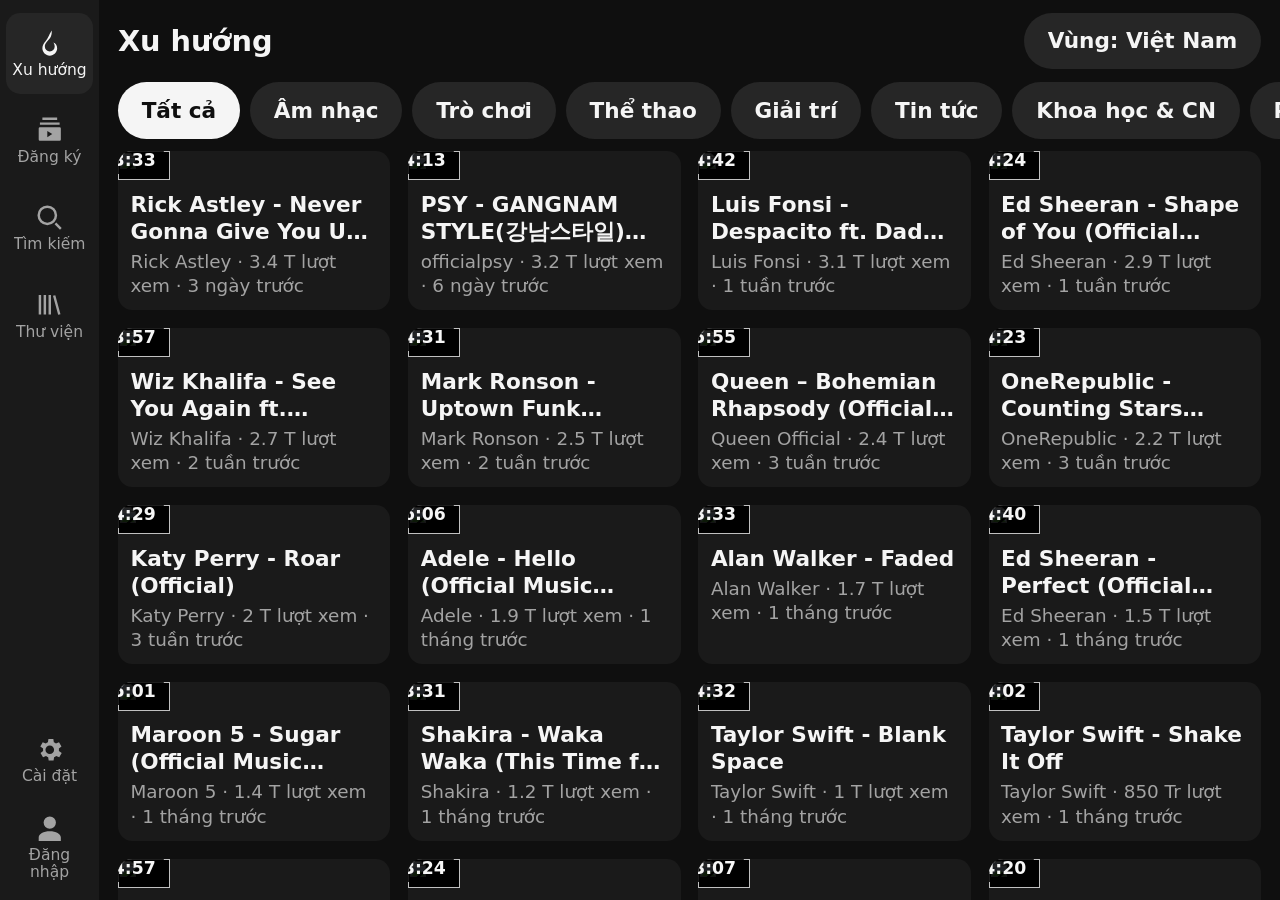
==== commit 6444ff8c: "Bust stale caches with a build stamp and self-update check The Pages workflow stamps the commit id i" ====
--- a/index.html
+++ b/index.html
@@ -10,7 +10,7 @@
   <title>CarTube – YouTube cho màn hình ô tô</title>
   <link rel="icon" href="assets/icon.svg" type="image/svg+xml">
   <link rel="manifest" href="manifest.webmanifest">
-  <link rel="stylesheet" href="css/style.css">
+  <link rel="stylesheet" href="css/style.css?v=__BUILD__">
 </head>
 <body>
 <div id="app" data-view="home">
@@ -188,13 +188,13 @@
   </button>
 </template>
 
-<script src="js/config.js"></script>
-<script src="js/util.js"></script>
-<script src="js/auth.js"></script>
-<script src="js/api.js"></script>
-<script src="js/demo.js"></script>
-<script src="js/player.js"></script>
-<script src="js/app.js"></script>
+<script src="js/config.js?v=__BUILD__"></script>
+<script src="js/util.js?v=__BUILD__"></script>
+<script src="js/auth.js?v=__BUILD__"></script>
+<script src="js/api.js?v=__BUILD__"></script>
+<script src="js/demo.js?v=__BUILD__"></script>
+<script src="js/player.js?v=__BUILD__"></script>
+<script src="js/app.js?v=__BUILD__"></script>
 <script src="https://accounts.google.com/gsi/client" async defer onload="Auth.onGisLoaded()"></script>
 <script src="https://www.youtube.com/iframe_api" async defer></script>
 </body>
--- a/css/style.css
+++ b/css/style.css
@@ -30,7 +30,8 @@
 html[data-scale="large"]  { --fs-base: clamp(18px, 2.9vmin, 28px); --touch: clamp(68px, 10.5vmin, 104px); --card-min: clamp(240px, 30vmin, 360px); }
 html[data-scale="xlarge"] { --fs-base: clamp(20px, 3.4vmin, 32px); --touch: clamp(76px, 12vmin, 116px); --card-min: clamp(280px, 34vmin, 420px); }
 
-* { box-sizing: border-box; -webkit-tap-highlight-color: transparent; }
+* { box-sizing: border-box; -webkit-tap-highlight-color: transparent; scrollbar-width: none; }
+*::-webkit-scrollbar { display: none; width: 0; height: 0; }   /* ẩn mọi thanh cuộn, vẫn cuộn bằng vuốt */
 html, body { height: 100%; margin: 0; overscroll-behavior: none; }
 body {
   background: var(--bg); color: var(--fg);
@@ -140,10 +141,6 @@
 .state .btn { margin-top: var(--gap); }
 .spinner { width: 2.4em; height: 2.4em; border: 5px solid var(--bg-3); border-top-color: var(--accent); border-radius: 50%; animation: spin .9s linear infinite; }
 @keyframes spin { to { transform: rotate(360deg); } }
-
-/* Banner demo */
-.demo-banner { display: flex; align-items: center; gap: var(--gap); background: #2a2410; border: 1px solid #6b5a1a; border-radius: var(--radius); padding: calc(var(--gap) * .7) var(--gap); margin-bottom: var(--gap); }
-.demo-banner span { flex: 1; font-size: .9em; }
 
 /* Nút chung */
 .btn {
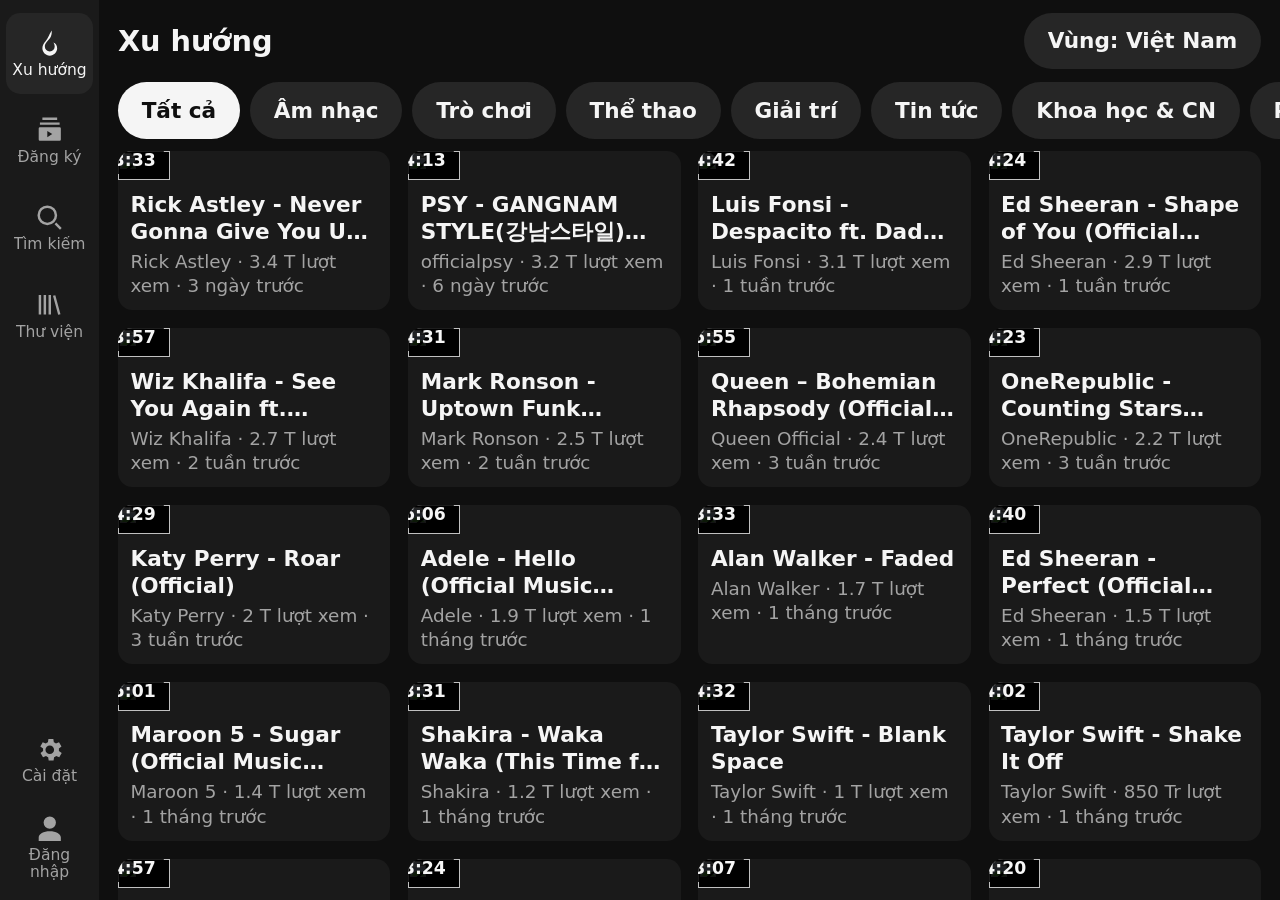
==== commit 8473e503: "Double-tap left/right of the video to seek 10 seconds Double-tapping the left third of the video rew" ====
--- a/index.html
+++ b/index.html
@@ -93,6 +93,7 @@
           </div>
         </div>
         <div id="gesture-layer" aria-hidden="true"></div>
+        <div id="seek-hint" aria-hidden="true"><span></span></div>
         <div id="player-error" hidden>
           <p>Video này không cho phép phát nhúng.</p>
           <a id="player-error-link" target="_blank" rel="noopener" class="btn">Mở trên YouTube</a>
--- a/css/style.css
+++ b/css/style.css
@@ -244,6 +244,13 @@
 #player.ended #gesture-layer { pointer-events: none; }
 #player.ended #pause-cover { pointer-events: auto; }
 
+/* Hiệu ứng tua nhanh khi chạm 2 lần bên trái / phải video */
+#seek-hint { position: absolute; top: 0; bottom: 0; width: 36%; z-index: 3; pointer-events: none; display: flex; align-items: center; justify-content: center; opacity: 0; transition: opacity .25s; }
+#seek-hint.left { left: 0; border-radius: 0 50% 50% 0 / 0 50% 50% 0; background: radial-gradient(circle at 30% 50%, rgba(255,255,255,.28), rgba(255,255,255,.06) 70%, transparent); }
+#seek-hint.right { right: 0; border-radius: 50% 0 0 50% / 50% 0 0 50%; background: radial-gradient(circle at 70% 50%, rgba(255,255,255,.28), rgba(255,255,255,.06) 70%, transparent); }
+#seek-hint.show { opacity: 1; transition: opacity .05s; }
+#seek-hint span { font-size: clamp(22px, 5vmin, 44px); font-weight: 800; color: #fff; text-shadow: 0 2px 12px rgba(0,0,0,.8); }
+
 /* Lớp trong suốt phủ lên video để bắt cử chỉ (iframe không chuyển sự kiện chạm lên trang cha) */
 #gesture-layer { position: absolute; inset: 0; z-index: 2; touch-action: none; }
 #player.fallback #gesture-layer { height: 28%; }   /* iframe thường có nút riêng của YouTube: chỉ phủ dải trên */
@@ -253,7 +260,7 @@
 #player.video-full { grid-template-columns: minmax(0, 1fr) !important; grid-template-areas: "main" !important; }
 #player.video-full #queue, #player.video-full #player-controls { display: none !important; }
 #player.video-full #player-main { flex: 1; }
-#player.video-full #player-stage { position: fixed; inset: 0; z-index: 60; aspect-ratio: auto; flex: 1; }
+#player.video-full #player-stage { position: fixed; inset: 0; width: 100vw; height: 100vh; height: 100dvh; z-index: 60; aspect-ratio: auto; flex: 1; overflow: hidden; }
 #player-stage:fullscreen, #player-stage:-webkit-full-screen { width: 100%; height: 100%; }
 .ic-compress { display: none; }
 .is-full .ic-expand { display: none; }
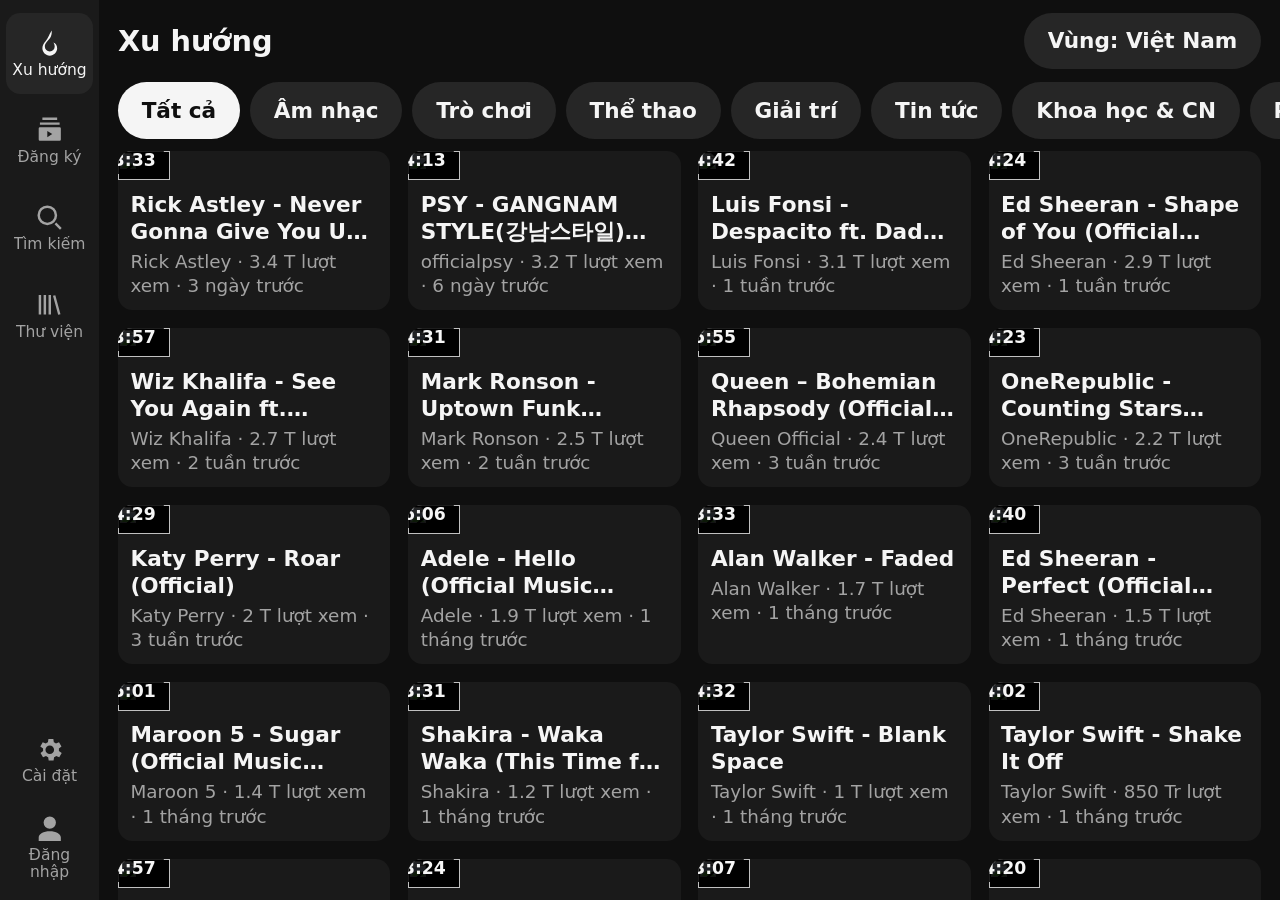
==== commit 8d75a5fe: "Add an audio delay setting using a second, audio-only player Car displays driven over CarPlay/mirror" ====
--- a/index.html
+++ b/index.html
@@ -81,6 +81,7 @@
     <div id="player-main">
       <div id="player-stage">
         <div id="yt-player"></div>
+        <div id="yt-audio" aria-hidden="true"></div>
         <!-- Màn che của app khi video tạm dừng / kết thúc: che giao diện tạm dừng của YouTube (tiêu đề, video khác, chia sẻ) -->
         <div id="pause-cover" hidden>
           <img id="cover-img" alt="">
--- a/css/style.css
+++ b/css/style.css
@@ -235,6 +235,12 @@
 #player-main { grid-area: main; display: flex; flex-direction: column; min-height: 0; min-width: 0; }
 #player-stage { flex: 1; min-height: 0; position: relative; background: #000; }
 #player-stage iframe, #yt-player { position: absolute; inset: 0; width: 100%; height: 100%; border: 0; }
+/* Trình phát tiếng (chế độ bù trễ): giữ 2px ở góc, không hiện, không nhận chạm */
+#yt-audio, #player-stage iframe#yt-audio { position: absolute; left: 0; bottom: 0; top: auto; width: 2px !important; height: 2px !important; opacity: .01; pointer-events: none; z-index: 0; }
+.stepper { display: flex; align-items: center; gap: 6px; flex-wrap: wrap; }
+.stepper .btn { min-width: calc(var(--touch) * 1.2); padding: 0 .8em; }
+.stepper .val { flex: 1; min-width: 9em; text-align: center; font-weight: 700; }
+
 /* Màn che khi tạm dừng / kết thúc / chưa phát */
 #pause-cover { position: absolute; inset: 0; z-index: 1; background: #000; pointer-events: none; overflow: hidden; }
 #cover-img { width: 100%; height: 100%; object-fit: cover; filter: blur(14px) brightness(.45); transform: scale(1.08); }
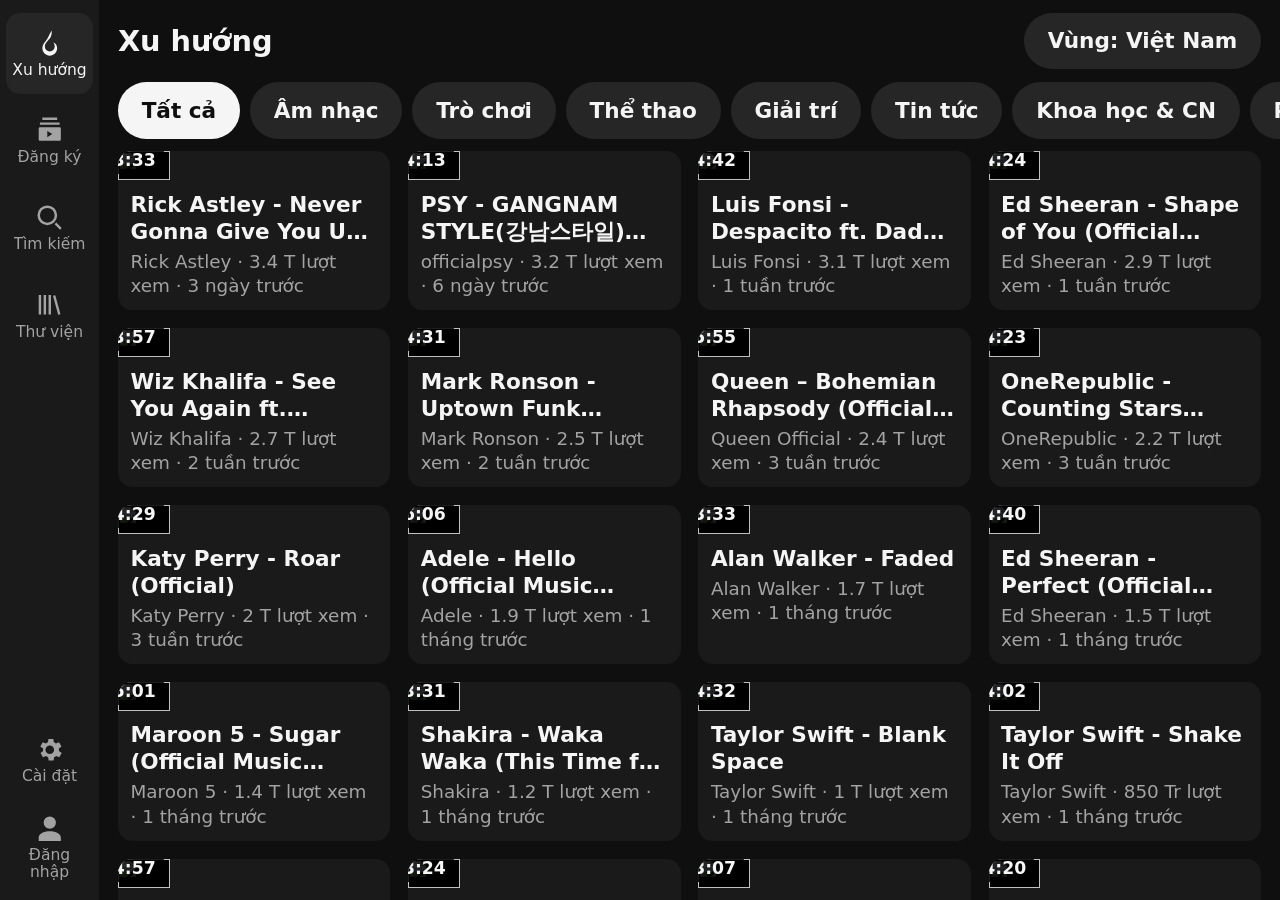
==== commit 686aadaa: "Add Stream mode backed by a self-hosted Invidious server New player mode plays through the app's own" ====
--- a/index.html
+++ b/index.html
@@ -195,6 +195,7 @@
 <script src="js/auth.js?v=__BUILD__"></script>
 <script src="js/api.js?v=__BUILD__"></script>
 <script src="js/demo.js?v=__BUILD__"></script>
+<script src="js/stream.js?v=__BUILD__"></script>
 <script src="js/player.js?v=__BUILD__"></script>
 <script src="js/app.js?v=__BUILD__"></script>
 <script src="https://accounts.google.com/gsi/client" async defer onload="Auth.onGisLoaded()"></script>
--- a/css/style.css
+++ b/css/style.css
@@ -235,8 +235,15 @@
 #player-main { grid-area: main; display: flex; flex-direction: column; min-height: 0; min-width: 0; }
 #player-stage { flex: 1; min-height: 0; position: relative; background: #000; }
 #player-stage iframe, #yt-player { position: absolute; inset: 0; width: 100%; height: 100%; border: 0; }
+/* Chế độ Stream: thẻ video của app */
+video#yt-player { position: absolute; inset: 0; width: 100%; height: 100%; object-fit: contain; background: #000; }
+video#yt-player::cue { font-size: clamp(18px, 3.4vmin, 34px); background: rgba(0,0,0,.6); }
+audio#yt-audio { display: none; }
+#player.stream #gesture-layer { z-index: 2; }
+
 /* Trình phát tiếng (chế độ bù trễ): giữ 2px ở góc, không hiện, không nhận chạm */
-#yt-audio, #player-stage iframe#yt-audio { position: absolute; left: 0; bottom: 0; top: auto; width: 2px !important; height: 2px !important; opacity: .01; pointer-events: none; z-index: 0; }
+#yt-audio, #player-stage iframe#yt-audio { position: absolute; left: 0; top: 0; width: 160px !important; height: 90px !important; opacity: .01; pointer-events: none; z-index: 0; border: 0; }
+#yt-player { z-index: 1; }
 .stepper { display: flex; align-items: center; gap: 6px; flex-wrap: wrap; }
 .stepper .btn { min-width: calc(var(--touch) * 1.2); padding: 0 .8em; }
 .stepper .val { flex: 1; min-width: 9em; text-align: center; font-weight: 700; }
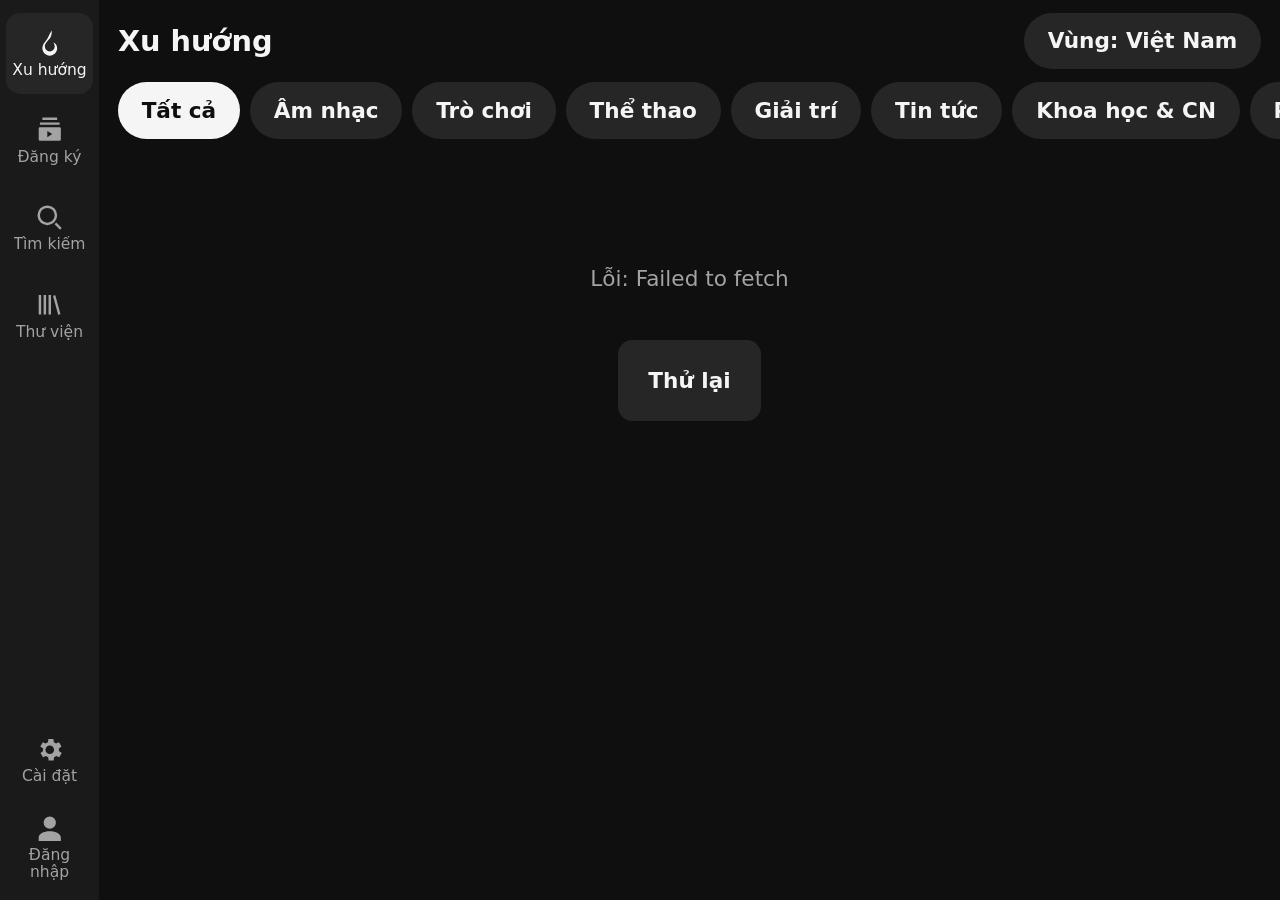
==== commit 1a5f878e: "Use the stream server as the only player, fixed to api-ytdlp.vuth.vn Removes the YouTube IFrame embe" ====
--- a/index.html
+++ b/index.html
@@ -81,7 +81,6 @@
     <div id="player-main">
       <div id="player-stage">
         <div id="yt-player"></div>
-        <div id="yt-audio" aria-hidden="true"></div>
         <!-- Màn che của app khi video tạm dừng / kết thúc: che giao diện tạm dừng của YouTube (tiêu đề, video khác, chia sẻ) -->
         <div id="pause-cover" hidden>
           <img id="cover-img" alt="">
@@ -194,11 +193,9 @@
 <script src="js/util.js?v=__BUILD__"></script>
 <script src="js/auth.js?v=__BUILD__"></script>
 <script src="js/api.js?v=__BUILD__"></script>
-<script src="js/demo.js?v=__BUILD__"></script>
 <script src="js/stream.js?v=__BUILD__"></script>
 <script src="js/player.js?v=__BUILD__"></script>
 <script src="js/app.js?v=__BUILD__"></script>
 <script src="https://accounts.google.com/gsi/client" async defer onload="Auth.onGisLoaded()"></script>
-<script src="https://www.youtube.com/iframe_api" async defer></script>
 </body>
 </html>
--- a/css/style.css
+++ b/css/style.css
@@ -175,6 +175,7 @@
 .sheet-list { display: grid; gap: calc(var(--gap) * .6); overflow-y: auto; grid-template-columns: repeat(auto-fill, minmax(150px, 1fr)); }
 .sheet-list .btn { justify-content: flex-start; text-align: left; }
 .sheet-list .btn.active { background: var(--fg); color: var(--bg); }
+.logbox { width: 100%; height: 50vh; background: #000; color: #9f9; font: 12px/1.35 ui-monospace, Menlo, Consolas, monospace; border: 1px solid #333; border-radius: 8px; padding: 8px; white-space: pre; overflow: auto; user-select: text; -webkit-user-select: text; }
 @media (orientation: landscape) and (min-width: 900px) { #sheet { align-items: center; } .sheet-panel { border-radius: var(--radius); } }
 
 /* Biểu tượng chuyển đổi play/pause, mute */
@@ -234,19 +235,16 @@
 @media (prefers-reduced-motion: reduce) { #player { transition: none !important; } }
 #player-main { grid-area: main; display: flex; flex-direction: column; min-height: 0; min-width: 0; }
 #player-stage { flex: 1; min-height: 0; position: relative; background: #000; }
-#player-stage iframe, #yt-player { position: absolute; inset: 0; width: 100%; height: 100%; border: 0; }
 /* Chế độ Stream: thẻ video của app */
 video#yt-player { position: absolute; inset: 0; width: 100%; height: 100%; object-fit: contain; background: #000; }
 video#yt-player::cue { font-size: clamp(18px, 3.4vmin, 34px); background: rgba(0,0,0,.6); }
 audio#yt-audio { display: none; }
 #player.stream #gesture-layer { z-index: 2; }
 
-/* Trình phát tiếng (chế độ bù trễ): giữ 2px ở góc, không hiện, không nhận chạm */
-#yt-audio, #player-stage iframe#yt-audio { position: absolute; left: 0; top: 0; width: 160px !important; height: 90px !important; opacity: .01; pointer-events: none; z-index: 0; border: 0; }
 #yt-player { z-index: 1; }
-.stepper { display: flex; align-items: center; gap: 6px; flex-wrap: wrap; }
-.stepper .btn { min-width: calc(var(--touch) * 1.2); padding: 0 .8em; }
-.stepper .val { flex: 1; min-width: 9em; text-align: center; font-weight: 700; }
+
+/* Vòng xoay khi tải đệm */
+#player.buffering #player-stage::after { content: ""; position: absolute; left: 50%; top: 50%; width: 64px; height: 64px; margin: -32px 0 0 -32px; border: 6px solid rgba(255,255,255,.25); border-top-color: #fff; border-radius: 50%; animation: spin .9s linear infinite; z-index: 4; pointer-events: none; }
 
 /* Màn che khi tạm dừng / kết thúc / chưa phát */
 #pause-cover { position: absolute; inset: 0; z-index: 1; background: #000; pointer-events: none; overflow: hidden; }
@@ -266,7 +264,6 @@
 
 /* Lớp trong suốt phủ lên video để bắt cử chỉ (iframe không chuyển sự kiện chạm lên trang cha) */
 #gesture-layer { position: absolute; inset: 0; z-index: 2; touch-action: none; }
-#player.fallback #gesture-layer { height: 28%; }   /* iframe thường có nút riêng của YouTube: chỉ phủ dải trên */
 #player-controls { touch-action: none; }
 
 /* Toàn màn hình CHỈ vùng video: ẩn điều khiển và hàng đợi, video phủ kín */
@@ -296,9 +293,6 @@
 input[type=range]::-moz-range-thumb { width: 30px; height: 30px; border-radius: 50%; background: var(--fg); border: 4px solid var(--accent); }
 .ctl-row { display: flex; align-items: center; justify-content: center; gap: clamp(8px, 2vmin, 28px); flex-wrap: nowrap; }
 
-/* Chế độ dự phòng (iframe thường có sẵn điều khiển của YouTube): ẩn các nút không dùng được */
-#player.fallback .progress-row, #player.fallback #btn-play, #player.fallback #btn-rew, #player.fallback #btn-fwd, #player.fallback #btn-mute, #player.fallback #btn-cc, #player.fallback #btn-quality { display: none; }
-#player.fallback #player-stage iframe { position: absolute; inset: 0; }
 
 /* Danh sách phát tiếp theo */
 /* Hàng đợi trượt ngang: mặc định đóng (rộng 0), mở bằng .show-queue; ở 21:9 và màn dọc mặc định mở, đóng bằng .hide-queue */
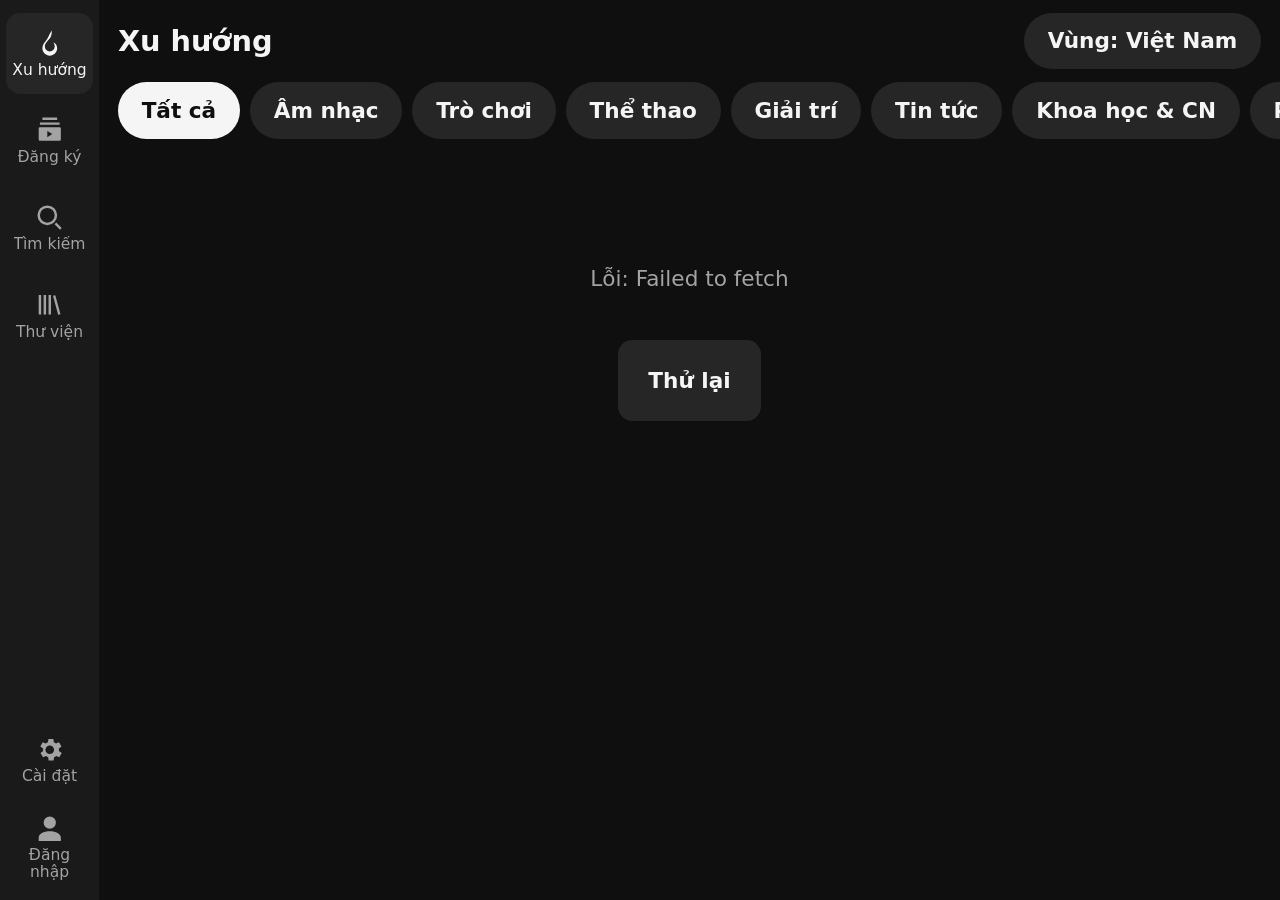
==== commit 5d27876a: "Bring back YouTube embed as a selectable playback source Adds js/embed.js: an EmbedPlayer wrapping t" ====
--- a/index.html
+++ b/index.html
@@ -194,6 +194,7 @@
 <script src="js/auth.js?v=__BUILD__"></script>
 <script src="js/api.js?v=__BUILD__"></script>
 <script src="js/stream.js?v=__BUILD__"></script>
+<script src="js/embed.js?v=__BUILD__"></script>
 <script src="js/player.js?v=__BUILD__"></script>
 <script src="js/app.js?v=__BUILD__"></script>
 <script src="https://accounts.google.com/gsi/client" async defer onload="Auth.onGisLoaded()"></script>
--- a/css/style.css
+++ b/css/style.css
@@ -237,6 +237,7 @@
 #player-stage { flex: 1; min-height: 0; position: relative; background: #000; }
 /* Chế độ Stream: thẻ video của app */
 video#yt-player { position: absolute; inset: 0; width: 100%; height: 100%; object-fit: contain; background: #000; }
+#player-stage iframe#yt-player { position: absolute; inset: 0; width: 100%; height: 100%; border: 0; }
 video#yt-player::cue { font-size: clamp(18px, 3.4vmin, 34px); background: rgba(0,0,0,.6); }
 audio#yt-audio { display: none; }
 #player.stream #gesture-layer { z-index: 2; }
